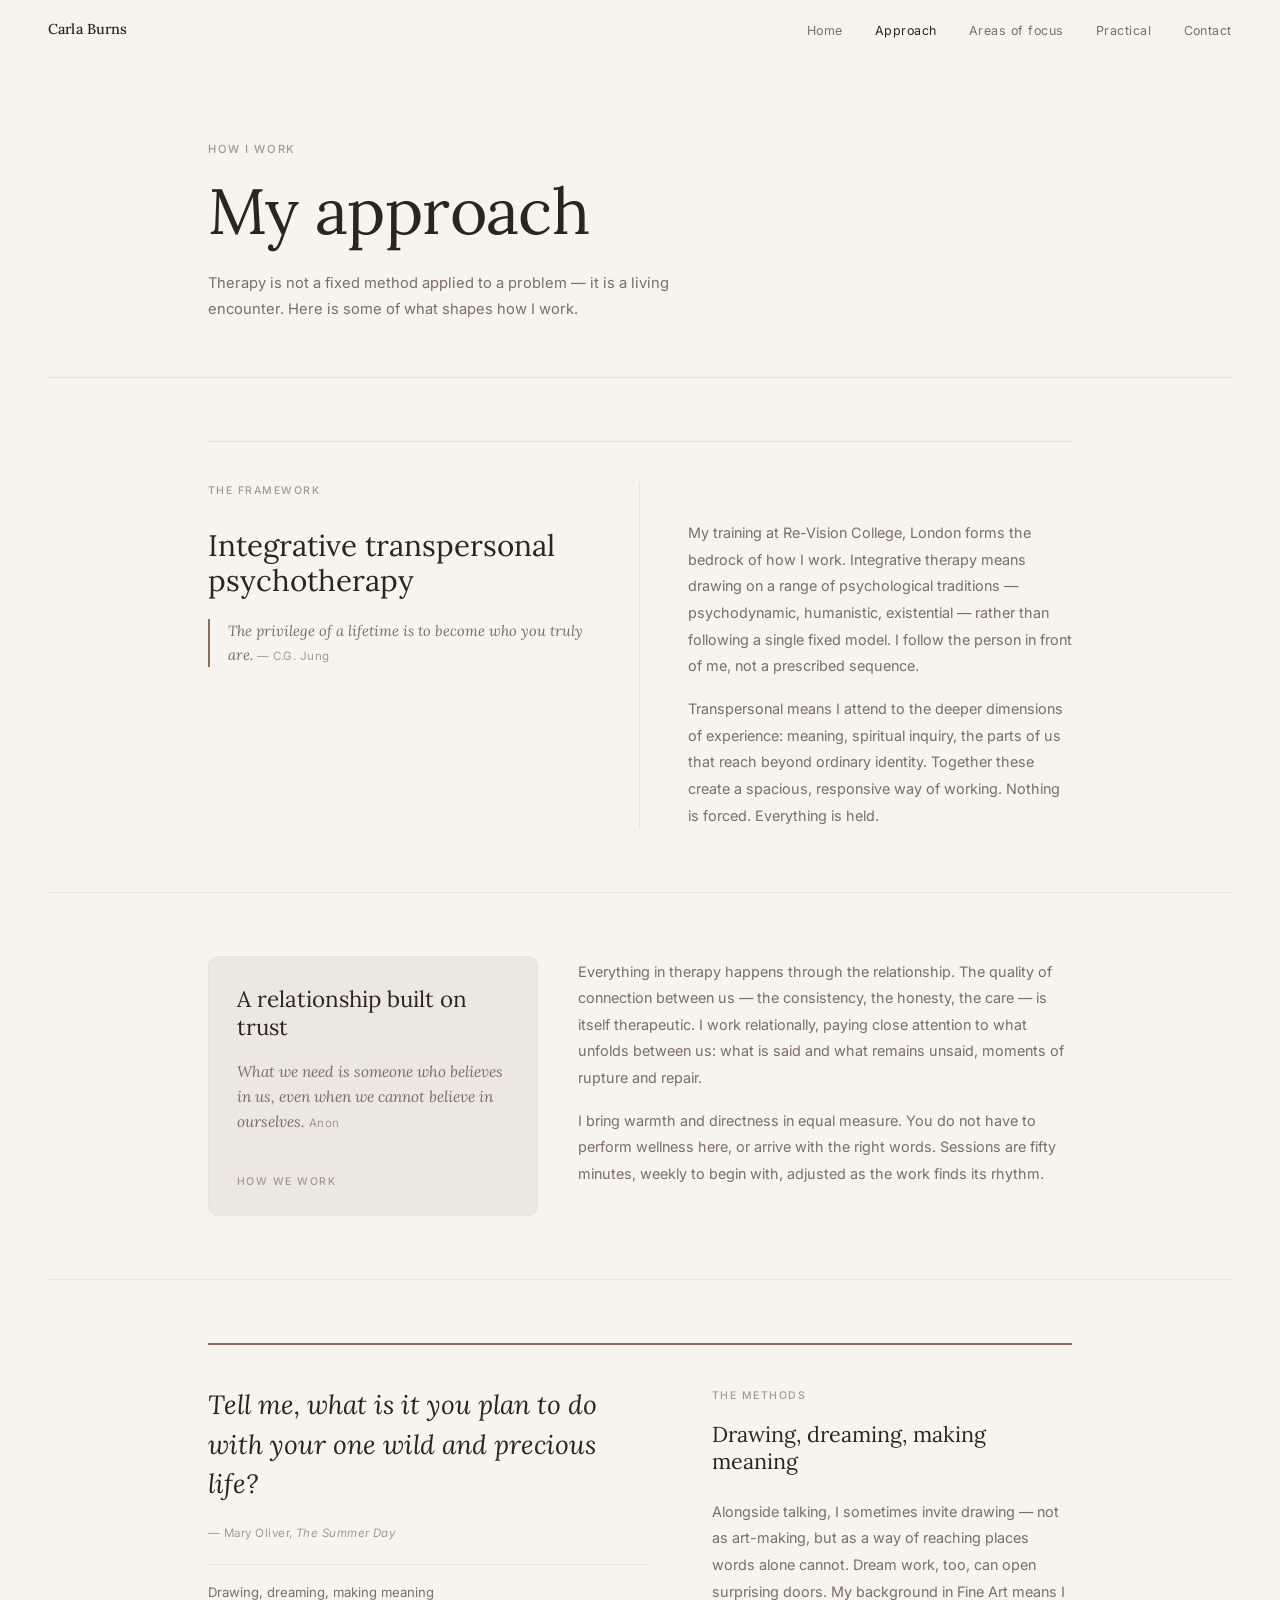
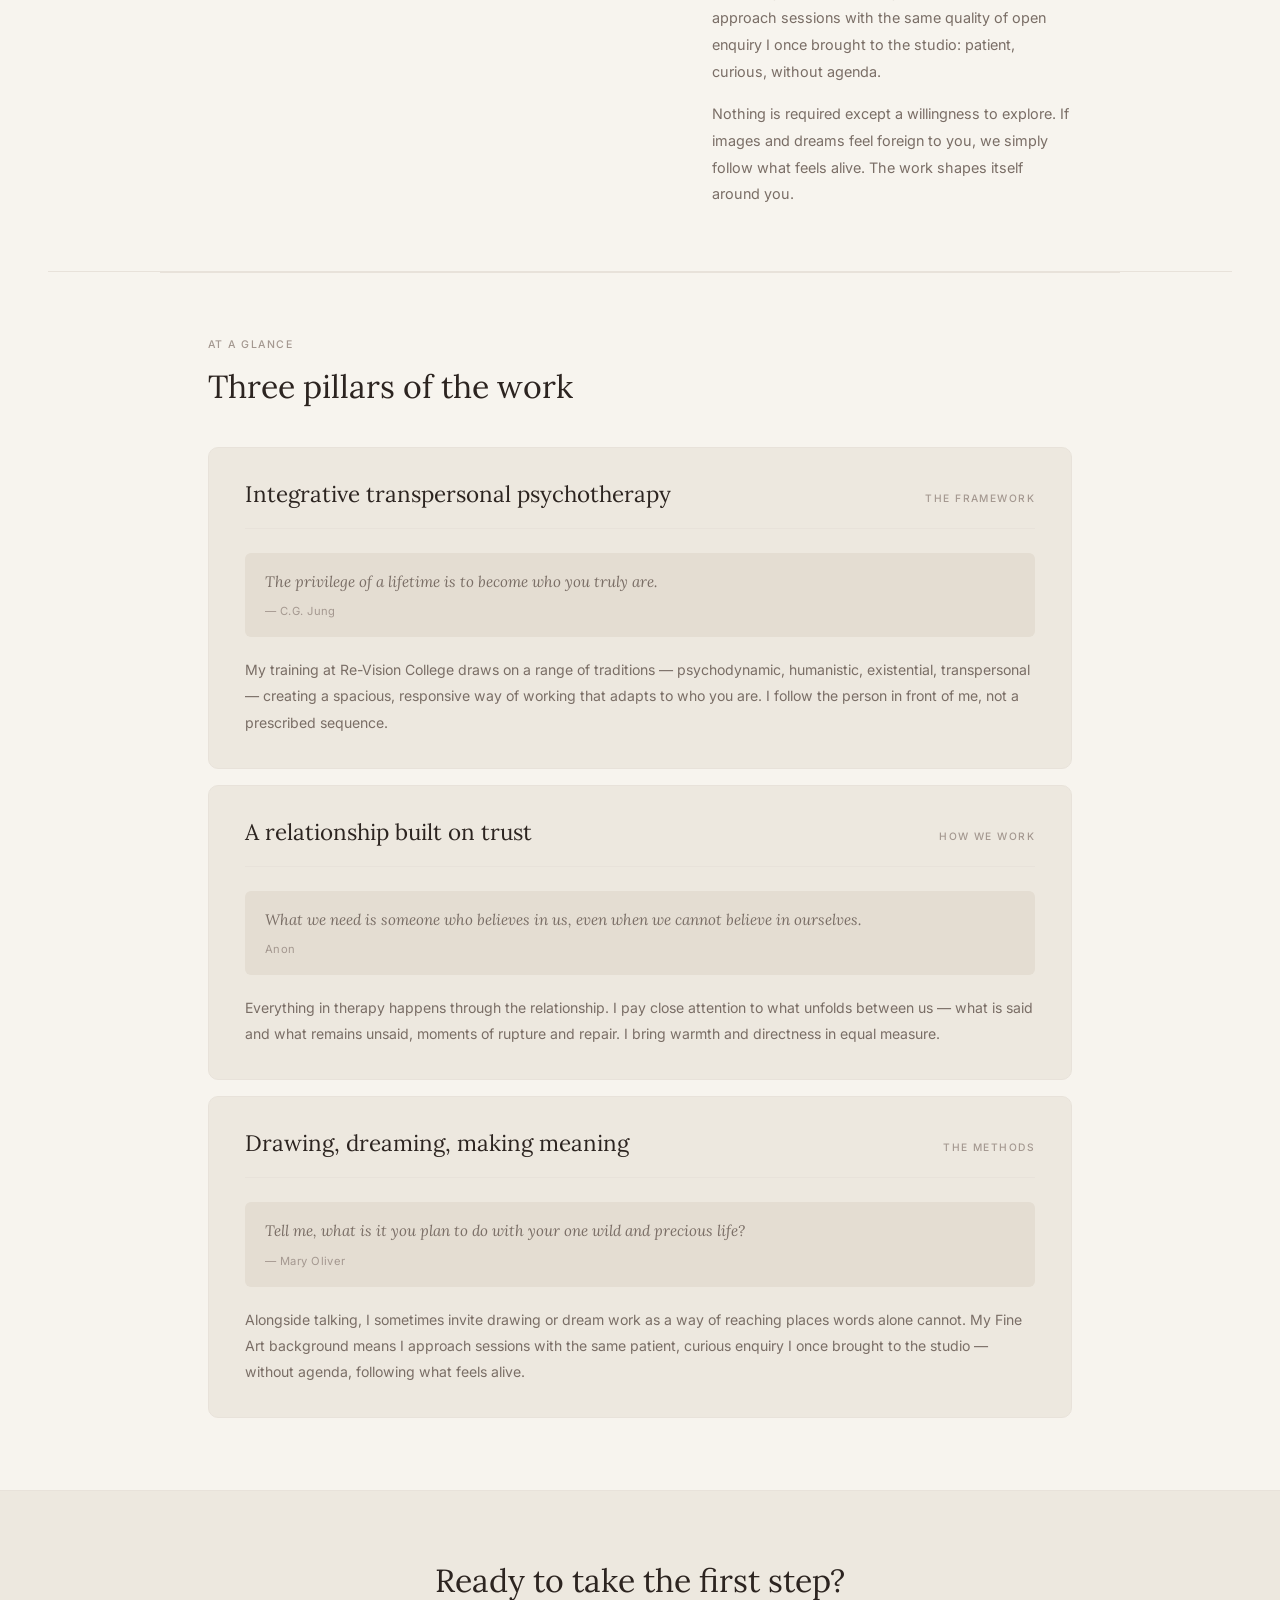
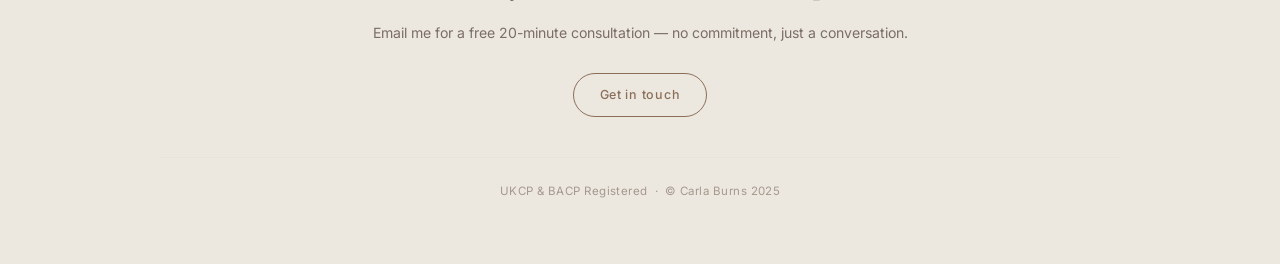
==== approach.html @ 54c2f947 "Initial commit" ====
<!DOCTYPE html>
<html lang="en">
<head>
  <meta charset="UTF-8" />
  <meta name="viewport" content="width=device-width, initial-scale=1.0" />
  <title>My Approach — Carla Burns</title>
  <link rel="preconnect" href="https://fonts.googleapis.com" />
  <link rel="preconnect" href="https://fonts.gstatic.com" crossorigin />
  <link href="https://fonts.googleapis.com/css2?family=Lora:ital,wght@0,400;0,500;0,600;1,400;1,500&family=Inter:wght@300;400;500&display=swap" rel="stylesheet" />
  <style>
    *, *::before, *::after {
      box-sizing: border-box;
      margin: 0;
      padding: 0;
    }

    :root {
      --bg:           #F7F4EE;
      --surface:      #EDE8DF;
      --surface-2:    #E4DDD2;
      --text:         #2C2420;
      --text-muted:   #7A6E66;
      --text-faint:   #A49890;
      --accent:       #8B6E5A;
      --accent-light: rgba(139, 110, 90, 0.12);
      --border:       #D9D1C6;
      --border-light: #E8E2DA;

      --font-serif: 'Lora', Georgia, serif;
      --font-sans:  'Inter', system-ui, sans-serif;

      --nav-h: 60px;
      --max-w: 960px;
      --pad-h: clamp(1.25rem, 5vw, 3rem);
    }

    html { scroll-behavior: smooth; }

    body {
      background: var(--bg);
      color: var(--text);
      font-family: var(--font-sans);
      font-size: 15px;
      line-height: 1.7;
      -webkit-font-smoothing: antialiased;
    }

    a { color: inherit; text-decoration: none; }

    /* ─── NAV ─── */
    .nav {
      position: fixed;
      top: 0; left: 0; right: 0;
      height: var(--nav-h);
      display: flex;
      align-items: center;
      justify-content: space-between;
      padding: 0 var(--pad-h);
      background: rgba(247, 244, 238, 0.92);
      backdrop-filter: blur(16px);
      -webkit-backdrop-filter: blur(16px);
      border-bottom: 1px solid transparent;
      z-index: 100;
      transition: border-color 0.3s;
    }

    .nav.scrolled { border-bottom-color: var(--border-light); }

    .nav-logo {
      font-family: var(--font-serif);
      font-size: 0.9rem;
      font-weight: 500;
      letter-spacing: 0.01em;
      color: var(--text);
    }

    .nav-links {
      display: flex;
      gap: 2rem;
      list-style: none;
    }

    .nav-links a {
      font-size: 0.78rem;
      font-weight: 400;
      letter-spacing: 0.04em;
      color: var(--text-muted);
      transition: color 0.2s;
    }

    .nav-links a:hover,
    .nav-links a.active { color: var(--text); }

    /* ─── PAGE HEADER ─── */
    .page-header {
      padding: calc(var(--nav-h) + 5rem) var(--pad-h) clamp(3rem, 6vh, 4.5rem);
      max-width: var(--max-w);
      margin: 0 auto;
    }

    .page-eyebrow {
      font-size: 0.7rem;
      font-weight: 500;
      letter-spacing: 0.14em;
      text-transform: uppercase;
      color: var(--text-faint);
      margin-bottom: 1.1rem;
      animation: fadeUp 0.5s ease forwards;
      animation-delay: 0.05s;
      opacity: 0;
    }

    .page-title {
      font-family: var(--font-serif);
      font-size: clamp(2.2rem, 6vw, 4rem);
      font-weight: 400;
      line-height: 1.08;
      letter-spacing: -0.01em;
      color: var(--text);
      animation: fadeUp 0.65s ease forwards;
      animation-delay: 0.2s;
      opacity: 0;
    }

    .page-intro {
      margin-top: 1.5rem;
      font-size: 0.92rem;
      color: var(--text-muted);
      max-width: 52ch;
      line-height: 1.8;
      animation: fadeUp 0.65s ease forwards;
      animation-delay: 0.35s;
      opacity: 0;
    }

    /* ─── SECTION DIVIDER ─── */
    .section-divider {
      border: none;
      border-top: 1px solid var(--border-light);
      margin: 0 var(--pad-h);
    }

    /* ─── SHARED BLOCK ELEMENTS ─── */
    .block-eyebrow {
      font-size: 0.66rem;
      font-weight: 500;
      letter-spacing: 0.14em;
      text-transform: uppercase;
      color: var(--text-faint);
    }

    .block-attribution {
      font-size: 0.72rem;
      font-weight: 400;
      letter-spacing: 0.04em;
      color: var(--text-faint);
      font-style: normal;
      font-family: var(--font-sans);
    }

    .block-body {
      font-size: 0.9rem;
      color: var(--text-muted);
      line-height: 1.85;
    }

    .block-body p + p { margin-top: 1rem; }


    /* ══════════════════════════════════════════════
       LAYOUT A — Equal columns, clean vertical rule
       Left: eyebrow → title → blockquote w/ bar
       Right: body description
    ══════════════════════════════════════════════ */
    .approach-block {
      max-width: var(--max-w);
      margin: 0 auto;
      padding: clamp(3rem, 7vh, 5rem) var(--pad-h);
    }

    .layout-a .block-inner {
      display: grid;
      grid-template-columns: 1fr 1fr;
      gap: 0;
      border-top: 1px solid var(--border-light);
      padding-top: 2.5rem;
    }

    .layout-a .block-left {
      border-right: 1px solid var(--border-light);
      padding-right: clamp(1.5rem, 4vw, 3rem);
      display: flex;
      flex-direction: column;
      gap: 1.25rem;
    }

    .layout-a .block-title {
      font-family: var(--font-serif);
      font-size: clamp(1.35rem, 3vw, 1.85rem);
      font-weight: 400;
      line-height: 1.2;
      color: var(--text);
      margin-top: 0.5rem;
    }

    .layout-a .block-quote {
      font-family: var(--font-serif);
      font-style: italic;
      font-size: 0.92rem;
      line-height: 1.65;
      color: var(--text-muted);
      border-left: 2px solid var(--accent);
      padding-left: 1.1rem;
    }

    .layout-a .block-right {
      padding-left: clamp(1.5rem, 4vw, 3rem);
      padding-top: 2.4rem;
    }


    /* ══════════════════════════════════════════════
       LAYOUT B — Asymmetric, tinted card on left
       Left (40%): surface card, eyebrow at foot
       Right (60%): body with breathing room
    ══════════════════════════════════════════════ */
    .layout-b .block-inner {
      display: grid;
      grid-template-columns: 2fr 3fr;
      gap: clamp(1.5rem, 4vw, 2.5rem);
      align-items: start;
    }

    .layout-b .block-left {
      background: var(--surface);
      border: 1px solid var(--border-light);
      border-radius: 10px;
      padding: 1.75rem 1.75rem 1.5rem;
      display: flex;
      flex-direction: column;
      gap: 1.1rem;
    }

    .layout-b .block-title {
      font-family: var(--font-serif);
      font-size: clamp(1.1rem, 2.5vw, 1.4rem);
      font-weight: 400;
      line-height: 1.25;
      color: var(--text);
    }

    .layout-b .block-quote {
      font-family: var(--font-serif);
      font-style: italic;
      font-size: 0.96rem;
      line-height: 1.65;
      color: var(--text-muted);
    }

    .layout-b .block-eyebrow-foot {
      font-size: 0.66rem;
      font-weight: 500;
      letter-spacing: 0.14em;
      text-transform: uppercase;
      color: var(--text-faint);
      padding-top: 1rem;
      border-top: 1px solid var(--border-light);
      margin-top: 0.25rem;
    }

    .layout-b .block-right { padding-top: 0.15rem; }


    /* ══════════════════════════════════════════════
       LAYOUT C — Oversized pull quote as anchor
       Left (55%): quote large, title as footnote
       Right (45%): eyebrow, heading, description
    ══════════════════════════════════════════════ */
    .layout-c .block-inner {
      display: grid;
      grid-template-columns: 11fr 9fr;
      gap: clamp(2rem, 5vw, 4rem);
      border-top: 2px solid var(--accent);
      padding-top: 2.5rem;
      align-items: start;
    }

    .layout-c .block-left {
      display: flex;
      flex-direction: column;
      gap: 1.25rem;
    }

    .layout-c .block-quote-large {
      font-family: var(--font-serif);
      font-style: italic;
      font-size: clamp(1.2rem, 3vw, 1.65rem);
      line-height: 1.5;
      color: var(--text);
      font-weight: 400;
    }

    .layout-c .block-label {
      font-size: 0.82rem;
      font-family: var(--font-sans);
      font-weight: 400;
      color: var(--text-muted);
      border-top: 1px solid var(--border-light);
      padding-top: 1rem;
    }

    .layout-c .block-right { padding-top: 0.1rem; }

    .layout-c .block-right-eyebrow {
      font-size: 0.66rem;
      font-weight: 500;
      letter-spacing: 0.14em;
      text-transform: uppercase;
      color: var(--text-faint);
      margin-bottom: 1rem;
    }

    .layout-c .block-right-title {
      font-family: var(--font-serif);
      font-size: clamp(1.1rem, 2.2vw, 1.35rem);
      font-weight: 400;
      line-height: 1.25;
      color: var(--text);
      margin-bottom: 1.5rem;
    }


    /* ══════════════════════════════════════════════
       LAYOUT D — Stacked cards
       Each card: full width, all 4 elements stacked
       vertically inside. Header — title — quote — body.
    ══════════════════════════════════════════════ */
    .layout-d { padding-bottom: clamp(3.5rem, 8vh, 6rem); }

    .layout-d .section-heading {
      max-width: var(--max-w);
      margin: 0 auto;
      padding: clamp(3rem, 7vh, 5rem) var(--pad-h) 2.5rem;
      border-top: 1px solid var(--border-light);
    }

    .layout-d .section-heading .block-eyebrow { margin-bottom: 0.9rem; }

    .layout-d .section-heading h2 {
      font-family: var(--font-serif);
      font-size: clamp(1.4rem, 3.5vw, 2rem);
      font-weight: 400;
      line-height: 1.2;
      color: var(--text);
    }

    .card-stack {
      max-width: var(--max-w);
      margin: 0 auto;
      padding: 0 var(--pad-h);
      display: flex;
      flex-direction: column;
      gap: 1rem;
    }

    .stack-card {
      background: var(--surface);
      border: 1px solid var(--border-light);
      border-radius: 10px;
      overflow: hidden;
    }

    .stack-card-inner {
      padding: 2rem 2.25rem 2rem;
    }

    .stack-card-header {
      display: flex;
      align-items: baseline;
      justify-content: space-between;
      margin-bottom: 1.5rem;
      padding-bottom: 1.25rem;
      border-bottom: 1px solid var(--border-light);
    }

    .stack-card-title {
      font-family: var(--font-serif);
      font-size: clamp(1.15rem, 2.5vw, 1.4rem);
      font-weight: 400;
      color: var(--text);
      line-height: 1.25;
    }

    .stack-card-eyebrow {
      font-size: 0.64rem;
      font-weight: 500;
      letter-spacing: 0.14em;
      text-transform: uppercase;
      color: var(--text-faint);
      white-space: nowrap;
      margin-left: 1.5rem;
      flex-shrink: 0;
    }

    .stack-card-quote {
      font-family: var(--font-serif);
      font-style: italic;
      font-size: 0.95rem;
      line-height: 1.7;
      color: var(--text-muted);
      margin-bottom: 1.25rem;
      padding: 1rem 1.25rem;
      background: var(--surface-2);
      border-radius: 6px;
    }

    .stack-card-attribution {
      display: block;
      margin-top: 0.5rem;
      font-size: 0.7rem;
      font-style: normal;
      font-family: var(--font-sans);
      color: var(--text-faint);
      letter-spacing: 0.04em;
    }

    .stack-card-body {
      font-size: 0.88rem;
      color: var(--text-muted);
      line-height: 1.85;
    }

    .stack-card-body p + p { margin-top: 0.85rem; }


    /* ─── FOOTER CTA ─── */
    .footer-cta {
      background: var(--surface);
      border-top: 1px solid var(--border-light);
      text-align: center;
      padding: clamp(3rem, 7vh, 5rem) var(--pad-h);
    }

    .footer-cta-inner {
      max-width: var(--max-w);
      margin: 0 auto;
    }

    .footer-title {
      font-family: var(--font-serif);
      font-size: clamp(1.4rem, 3vw, 2rem);
      font-weight: 400;
      color: var(--text);
      margin-bottom: 0.75rem;
    }

    .footer-sub {
      font-size: 0.88rem;
      color: var(--text-muted);
      margin-bottom: 1.75rem;
    }

    .footer-cred {
      margin-top: 2.5rem;
      padding-top: 1.5rem;
      border-top: 1px solid var(--border-light);
      font-size: 0.72rem;
      color: var(--text-faint);
      letter-spacing: 0.04em;
    }

    .cta-btn {
      display: inline-block;
      font-size: 0.78rem;
      font-weight: 500;
      letter-spacing: 0.06em;
      color: var(--accent);
      border: 1px solid var(--accent);
      border-radius: 9999px;
      padding: 0.65rem 1.6rem;
      transition: background 0.2s, color 0.2s;
    }

    .cta-btn:hover { background: var(--accent); color: #fff; }

    /* ─── SCROLL REVEAL ─── */
    .reveal {
      opacity: 0;
      transform: translateY(20px);
      transition: opacity 0.6s ease, transform 0.6s ease;
    }

    .reveal.visible { opacity: 1; transform: translateY(0); }

    @keyframes fadeUp {
      from { opacity: 0; transform: translateY(18px); }
      to   { opacity: 1; transform: translateY(0); }
    }

    @media (prefers-reduced-motion: reduce) {
      .reveal, .page-eyebrow, .page-title, .page-intro {
        animation: none !important;
        opacity: 1 !important;
        transform: none !important;
        transition: none !important;
      }
    }

    /* ─── RESPONSIVE ─── */
    @media (max-width: 680px) {
      .nav-links { display: none; }

      .layout-a .block-inner,
      .layout-b .block-inner,
      .layout-c .block-inner {
        grid-template-columns: 1fr;
      }

      .layout-a .block-left {
        border-right: none;
        border-bottom: 1px solid var(--border-light);
        padding-right: 0;
        padding-bottom: 2rem;
      }

      .layout-a .block-right { padding-left: 0; padding-top: 2rem; }

      .layout-c .block-right-title { display: none; }

      .stack-card-header { flex-direction: column; gap: 0.4rem; }
      .stack-card-eyebrow { margin-left: 0; }
    }
  </style>
</head>

<body>

  <!-- NAV -->
  <nav class="nav" id="nav">
    <a href="index.html" class="nav-logo">Carla Burns</a>
    <ul class="nav-links">
      <li><a href="index.html">Home</a></li>
      <li><a href="approach.html" class="active">Approach</a></li>
      <li><a href="index.html#focus">Areas of focus</a></li>
      <li><a href="index.html#practical">Practical</a></li>
      <li><a href="index.html#contact">Contact</a></li>
    </ul>
  </nav>

  <!-- PAGE HEADER -->
  <header class="page-header">
    <p class="page-eyebrow">How I work</p>
    <h1 class="page-title">My approach</h1>
    <p class="page-intro">Therapy is not a fixed method applied to a problem — it is a living encounter. Here is some of what shapes how I work.</p>
  </header>

  <hr class="section-divider" />


  <!-- ═══════════════════════════════════════════
       LAYOUT A — Equal columns, vertical rule
  ════════════════════════════════════════════ -->
  <section class="approach-block layout-a">
    <div class="block-inner reveal">
      <div class="block-left">
        <p class="block-eyebrow">The framework</p>
        <h2 class="block-title">Integrative transpersonal psychotherapy</h2>
        <blockquote class="block-quote">
          The privilege of a lifetime is to become who you truly are.
          <span class="block-attribution">— C.G. Jung</span>
        </blockquote>
      </div>
      <div class="block-right">
        <div class="block-body">
          <p>My training at Re-Vision College, London forms the bedrock of how I work. Integrative therapy means drawing on a range of psychological traditions — psychodynamic, humanistic, existential — rather than following a single fixed model. I follow the person in front of me, not a prescribed sequence.</p>
          <p>Transpersonal means I attend to the deeper dimensions of experience: meaning, spiritual inquiry, the parts of us that reach beyond ordinary identity. Together these create a spacious, responsive way of working. Nothing is forced. Everything is held.</p>
        </div>
      </div>
    </div>
  </section>

  <hr class="section-divider" />


  <!-- ═══════════════════════════════════════════
       LAYOUT B — Asymmetric, tinted left card
  ════════════════════════════════════════════ -->
  <section class="approach-block layout-b">
    <div class="block-inner reveal">
      <div class="block-left">
        <h2 class="block-title">A relationship built on trust</h2>
        <blockquote class="block-quote">
          What we need is someone who believes in us, even when we cannot believe in ourselves.
          <span class="block-attribution">Anon</span>
        </blockquote>
        <p class="block-eyebrow-foot">How we work</p>
      </div>
      <div class="block-right">
        <div class="block-body">
          <p>Everything in therapy happens through the relationship. The quality of connection between us — the consistency, the honesty, the care — is itself therapeutic. I work relationally, paying close attention to what unfolds between us: what is said and what remains unsaid, moments of rupture and repair.</p>
          <p>I bring warmth and directness in equal measure. You do not have to perform wellness here, or arrive with the right words. Sessions are fifty minutes, weekly to begin with, adjusted as the work finds its rhythm.</p>
        </div>
      </div>
    </div>
  </section>

  <hr class="section-divider" />


  <!-- ═══════════════════════════════════════════
       LAYOUT C — Pull quote as visual anchor
  ════════════════════════════════════════════ -->
  <section class="approach-block layout-c">
    <div class="block-inner reveal">
      <div class="block-left">
        <blockquote class="block-quote-large">
          Tell me, what is it you plan to do
          with your one wild and precious life?
        </blockquote>
        <p class="block-attribution">— Mary Oliver, <em>The Summer Day</em></p>
        <p class="block-label">Drawing, dreaming, making meaning</p>
      </div>
      <div class="block-right">
        <p class="block-right-eyebrow">The methods</p>
        <h2 class="block-right-title">Drawing, dreaming, making meaning</h2>
        <div class="block-body">
          <p>Alongside talking, I sometimes invite drawing — not as art-making, but as a way of reaching places words alone cannot. Dream work, too, can open surprising doors. My background in Fine Art means I approach sessions with the same quality of open enquiry I once brought to the studio: patient, curious, without agenda.</p>
          <p>Nothing is required except a willingness to explore. If images and dreams feel foreign to you, we simply follow what feels alive. The work shapes itself around you.</p>
        </div>
      </div>
    </div>
  </section>

  <hr class="section-divider" />


  <!-- ═══════════════════════════════════════════
       LAYOUT D — Stacked cards
       Each card: header — quote — description
  ════════════════════════════════════════════ -->
  <div class="layout-d">
    <div class="layout-d section-heading reveal">
      <p class="block-eyebrow">At a glance</p>
      <h2>Three pillars of the work</h2>
    </div>

    <div class="card-stack">

      <article class="stack-card reveal">
        <div class="stack-card-inner">
          <div class="stack-card-header">
            <h3 class="stack-card-title">Integrative transpersonal psychotherapy</h3>
            <span class="stack-card-eyebrow">The framework</span>
          </div>
          <blockquote class="stack-card-quote">
            The privilege of a lifetime is to become who you truly are.
            <span class="stack-card-attribution">— C.G. Jung</span>
          </blockquote>
          <div class="stack-card-body">
            <p>My training at Re-Vision College draws on a range of traditions — psychodynamic, humanistic, existential, transpersonal — creating a spacious, responsive way of working that adapts to who you are. I follow the person in front of me, not a prescribed sequence.</p>
          </div>
        </div>
      </article>

      <article class="stack-card reveal">
        <div class="stack-card-inner">
          <div class="stack-card-header">
            <h3 class="stack-card-title">A relationship built on trust</h3>
            <span class="stack-card-eyebrow">How we work</span>
          </div>
          <blockquote class="stack-card-quote">
            What we need is someone who believes in us, even when we cannot believe in ourselves.
            <span class="stack-card-attribution">Anon</span>
          </blockquote>
          <div class="stack-card-body">
            <p>Everything in therapy happens through the relationship. I pay close attention to what unfolds between us — what is said and what remains unsaid, moments of rupture and repair. I bring warmth and directness in equal measure.</p>
          </div>
        </div>
      </article>

      <article class="stack-card reveal">
        <div class="stack-card-inner">
          <div class="stack-card-header">
            <h3 class="stack-card-title">Drawing, dreaming, making meaning</h3>
            <span class="stack-card-eyebrow">The methods</span>
          </div>
          <blockquote class="stack-card-quote">
            Tell me, what is it you plan to do with your one wild and precious life?
            <span class="stack-card-attribution">— Mary Oliver</span>
          </blockquote>
          <div class="stack-card-body">
            <p>Alongside talking, I sometimes invite drawing or dream work as a way of reaching places words alone cannot. My Fine Art background means I approach sessions with the same patient, curious enquiry I once brought to the studio — without agenda, following what feels alive.</p>
          </div>
        </div>
      </article>

    </div>
  </div>


  <!-- FOOTER CTA -->
  <footer class="footer-cta" id="contact">
    <div class="footer-cta-inner">
      <h2 class="footer-title reveal">Ready to take the first step?</h2>
      <p class="footer-sub reveal">Email me for a free 20-minute consultation — no commitment, just a conversation.</p>
      <a href="mailto:burnscarla@gmail.com" class="cta-btn reveal">Get in touch</a>
      <p class="footer-cred reveal">UKCP &amp; BACP Registered &nbsp;·&nbsp; © Carla Burns 2025</p>
    </div>
  </footer>

  <script>
    const nav = document.getElementById('nav');
    window.addEventListener('scroll', () => {
      nav.classList.toggle('scrolled', window.scrollY > 10);
    }, { passive: true });

    const observer = new IntersectionObserver((entries) => {
      entries.forEach(entry => {
        if (entry.isIntersecting) {
          entry.target.classList.add('visible');
          observer.unobserve(entry.target);
        }
      });
    }, { threshold: 0.06, rootMargin: '0px 0px -40px 0px' });

    document.querySelectorAll('.reveal').forEach(el => observer.observe(el));
  </script>
</body>
</html>
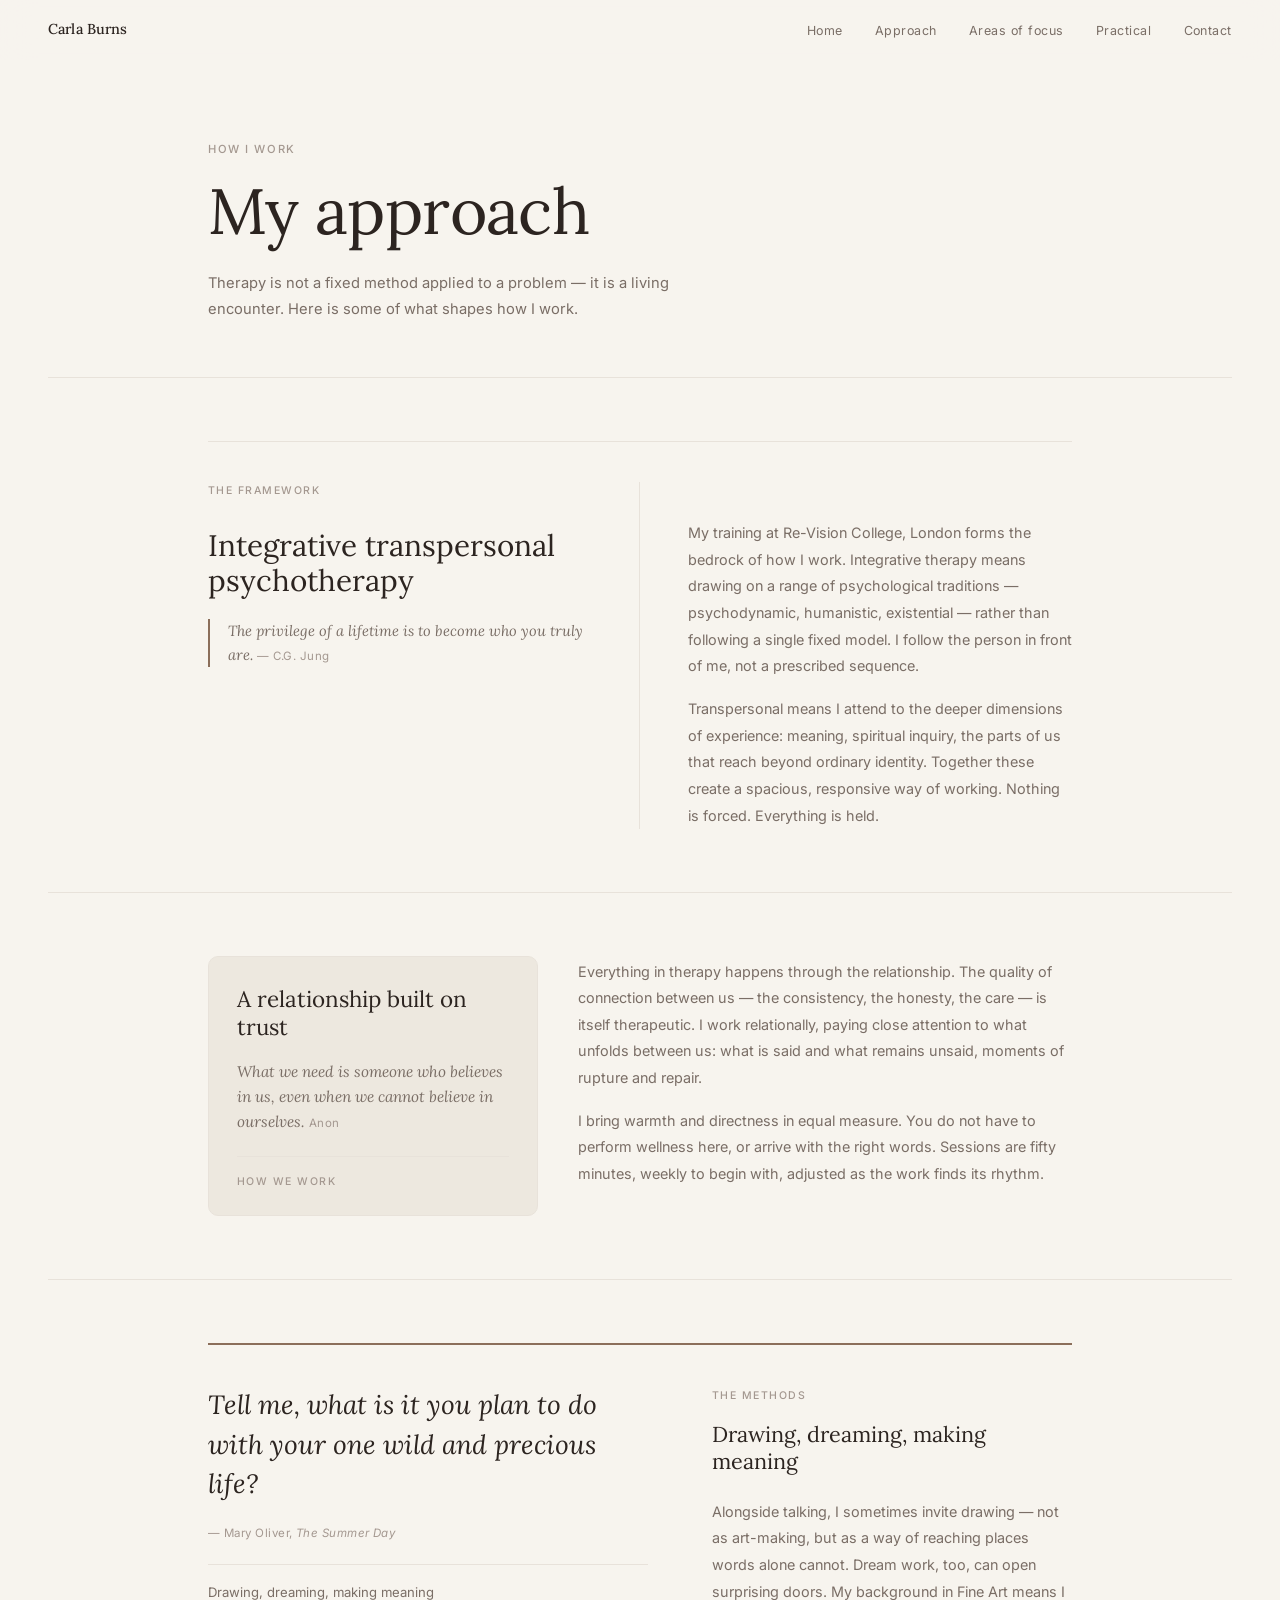
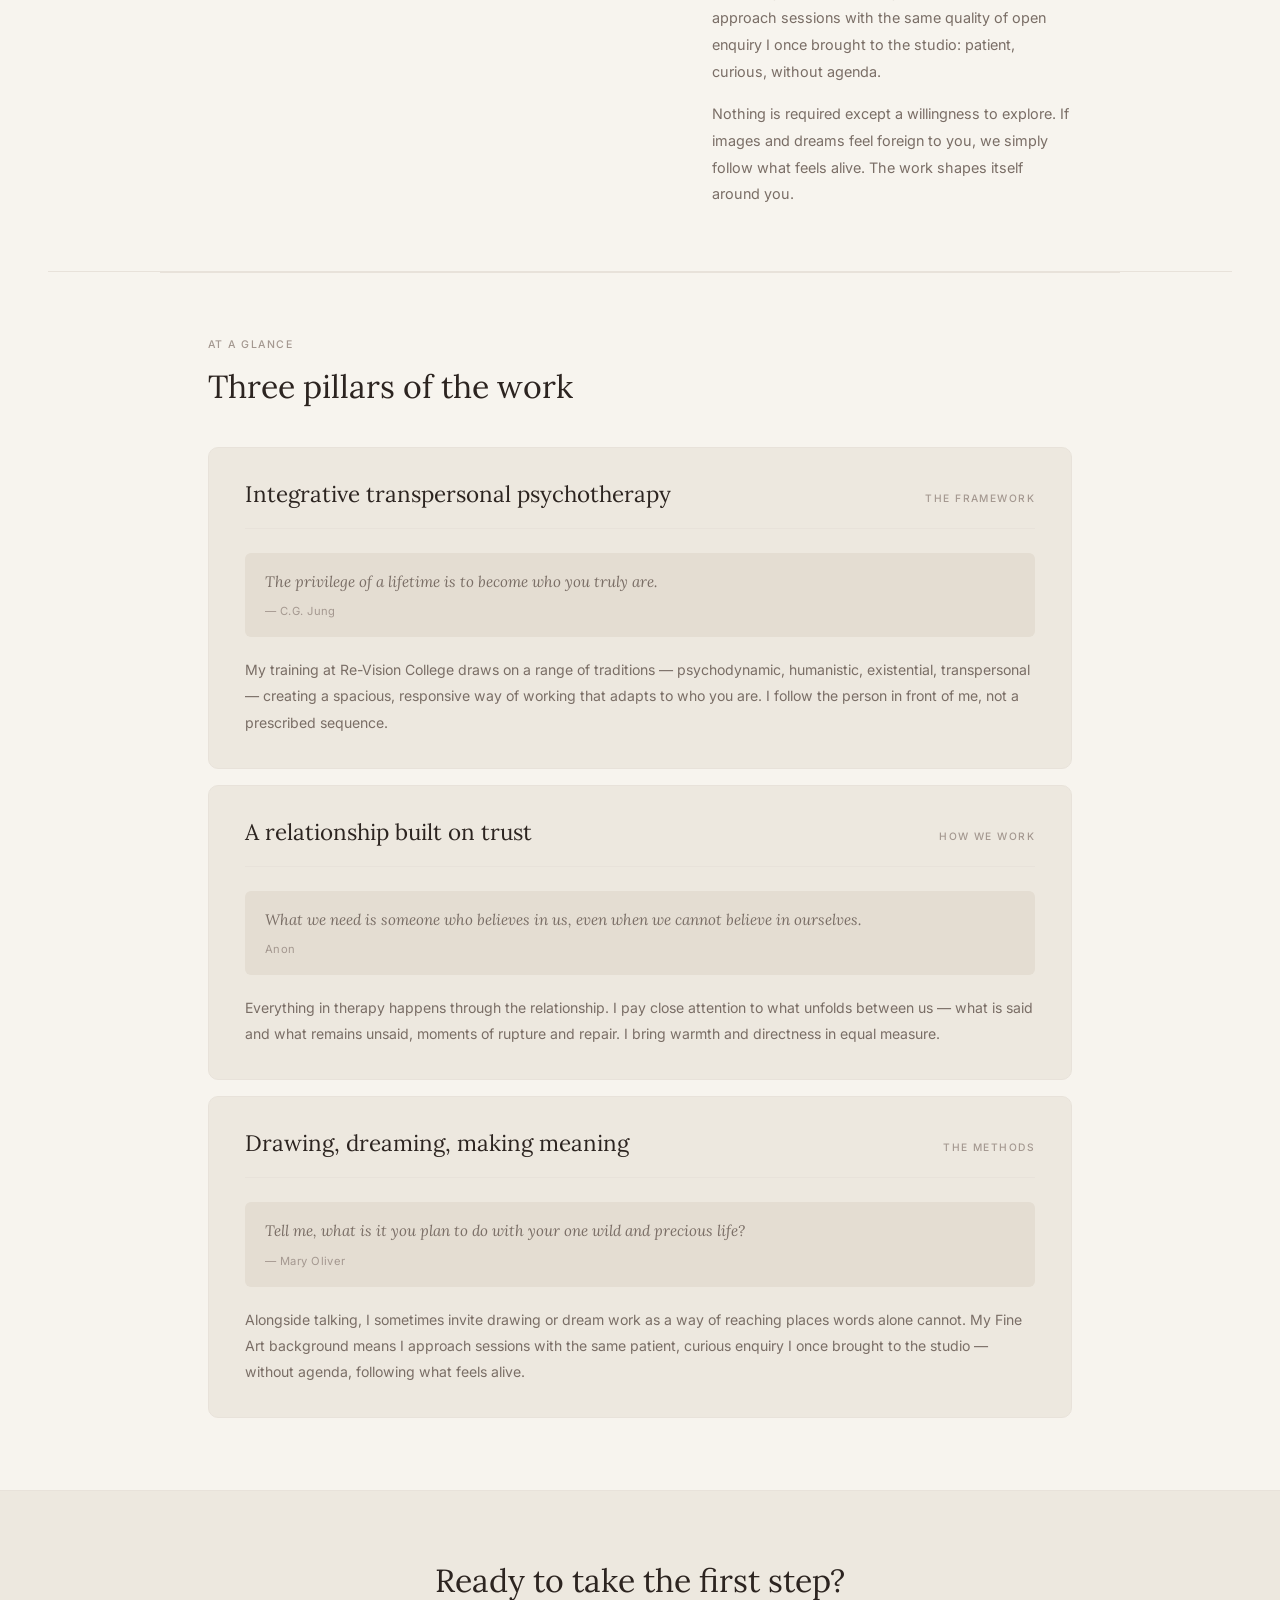
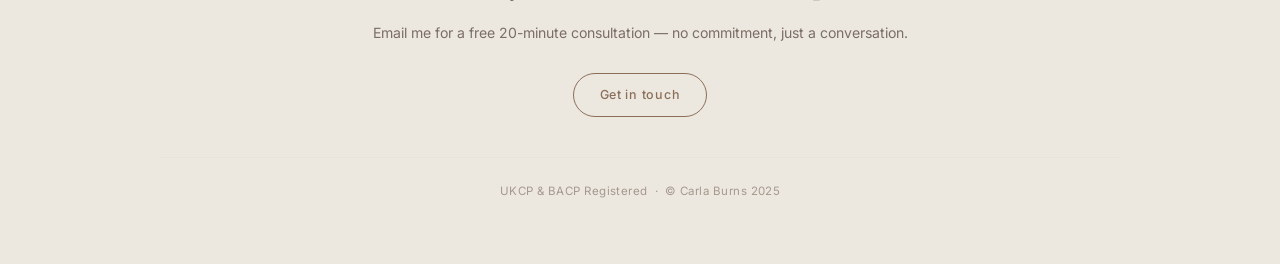
==== commit 037b69c0: "organized css and js" ====
--- a/approach.html
+++ b/approach.html
@@ -7,533 +7,10 @@
   <link rel="preconnect" href="https://fonts.googleapis.com" />
   <link rel="preconnect" href="https://fonts.gstatic.com" crossorigin />
   <link href="https://fonts.googleapis.com/css2?family=Lora:ital,wght@0,400;0,500;0,600;1,400;1,500&family=Inter:wght@300;400;500&display=swap" rel="stylesheet" />
-  <style>
-    *, *::before, *::after {
-      box-sizing: border-box;
-      margin: 0;
-      padding: 0;
-    }
-
-    :root {
-      --bg:           #F7F4EE;
-      --surface:      #EDE8DF;
-      --surface-2:    #E4DDD2;
-      --text:         #2C2420;
-      --text-muted:   #7A6E66;
-      --text-faint:   #A49890;
-      --accent:       #8B6E5A;
-      --accent-light: rgba(139, 110, 90, 0.12);
-      --border:       #D9D1C6;
-      --border-light: #E8E2DA;
-
-      --font-serif: 'Lora', Georgia, serif;
-      --font-sans:  'Inter', system-ui, sans-serif;
-
-      --nav-h: 60px;
-      --max-w: 960px;
-      --pad-h: clamp(1.25rem, 5vw, 3rem);
-    }
-
-    html { scroll-behavior: smooth; }
-
-    body {
-      background: var(--bg);
-      color: var(--text);
-      font-family: var(--font-sans);
-      font-size: 15px;
-      line-height: 1.7;
-      -webkit-font-smoothing: antialiased;
-    }
-
-    a { color: inherit; text-decoration: none; }
-
-    /* ─── NAV ─── */
-    .nav {
-      position: fixed;
-      top: 0; left: 0; right: 0;
-      height: var(--nav-h);
-      display: flex;
-      align-items: center;
-      justify-content: space-between;
-      padding: 0 var(--pad-h);
-      background: rgba(247, 244, 238, 0.92);
-      backdrop-filter: blur(16px);
-      -webkit-backdrop-filter: blur(16px);
-      border-bottom: 1px solid transparent;
-      z-index: 100;
-      transition: border-color 0.3s;
-    }
-
-    .nav.scrolled { border-bottom-color: var(--border-light); }
-
-    .nav-logo {
-      font-family: var(--font-serif);
-      font-size: 0.9rem;
-      font-weight: 500;
-      letter-spacing: 0.01em;
-      color: var(--text);
-    }
-
-    .nav-links {
-      display: flex;
-      gap: 2rem;
-      list-style: none;
-    }
-
-    .nav-links a {
-      font-size: 0.78rem;
-      font-weight: 400;
-      letter-spacing: 0.04em;
-      color: var(--text-muted);
-      transition: color 0.2s;
-    }
-
-    .nav-links a:hover,
-    .nav-links a.active { color: var(--text); }
-
-    /* ─── PAGE HEADER ─── */
-    .page-header {
-      padding: calc(var(--nav-h) + 5rem) var(--pad-h) clamp(3rem, 6vh, 4.5rem);
-      max-width: var(--max-w);
-      margin: 0 auto;
-    }
-
-    .page-eyebrow {
-      font-size: 0.7rem;
-      font-weight: 500;
-      letter-spacing: 0.14em;
-      text-transform: uppercase;
-      color: var(--text-faint);
-      margin-bottom: 1.1rem;
-      animation: fadeUp 0.5s ease forwards;
-      animation-delay: 0.05s;
-      opacity: 0;
-    }
-
-    .page-title {
-      font-family: var(--font-serif);
-      font-size: clamp(2.2rem, 6vw, 4rem);
-      font-weight: 400;
-      line-height: 1.08;
-      letter-spacing: -0.01em;
-      color: var(--text);
-      animation: fadeUp 0.65s ease forwards;
-      animation-delay: 0.2s;
-      opacity: 0;
-    }
-
-    .page-intro {
-      margin-top: 1.5rem;
-      font-size: 0.92rem;
-      color: var(--text-muted);
-      max-width: 52ch;
-      line-height: 1.8;
-      animation: fadeUp 0.65s ease forwards;
-      animation-delay: 0.35s;
-      opacity: 0;
-    }
-
-    /* ─── SECTION DIVIDER ─── */
-    .section-divider {
-      border: none;
-      border-top: 1px solid var(--border-light);
-      margin: 0 var(--pad-h);
-    }
-
-    /* ─── SHARED BLOCK ELEMENTS ─── */
-    .block-eyebrow {
-      font-size: 0.66rem;
-      font-weight: 500;
-      letter-spacing: 0.14em;
-      text-transform: uppercase;
-      color: var(--text-faint);
-    }
-
-    .block-attribution {
-      font-size: 0.72rem;
-      font-weight: 400;
-      letter-spacing: 0.04em;
-      color: var(--text-faint);
-      font-style: normal;
-      font-family: var(--font-sans);
-    }
-
-    .block-body {
-      font-size: 0.9rem;
-      color: var(--text-muted);
-      line-height: 1.85;
-    }
-
-    .block-body p + p { margin-top: 1rem; }
-
-
-    /* ══════════════════════════════════════════════
-       LAYOUT A — Equal columns, clean vertical rule
-       Left: eyebrow → title → blockquote w/ bar
-       Right: body description
-    ══════════════════════════════════════════════ */
-    .approach-block {
-      max-width: var(--max-w);
-      margin: 0 auto;
-      padding: clamp(3rem, 7vh, 5rem) var(--pad-h);
-    }
-
-    .layout-a .block-inner {
-      display: grid;
-      grid-template-columns: 1fr 1fr;
-      gap: 0;
-      border-top: 1px solid var(--border-light);
-      padding-top: 2.5rem;
-    }
-
-    .layout-a .block-left {
-      border-right: 1px solid var(--border-light);
-      padding-right: clamp(1.5rem, 4vw, 3rem);
-      display: flex;
-      flex-direction: column;
-      gap: 1.25rem;
-    }
-
-    .layout-a .block-title {
-      font-family: var(--font-serif);
-      font-size: clamp(1.35rem, 3vw, 1.85rem);
-      font-weight: 400;
-      line-height: 1.2;
-      color: var(--text);
-      margin-top: 0.5rem;
-    }
-
-    .layout-a .block-quote {
-      font-family: var(--font-serif);
-      font-style: italic;
-      font-size: 0.92rem;
-      line-height: 1.65;
-      color: var(--text-muted);
-      border-left: 2px solid var(--accent);
-      padding-left: 1.1rem;
-    }
-
-    .layout-a .block-right {
-      padding-left: clamp(1.5rem, 4vw, 3rem);
-      padding-top: 2.4rem;
-    }
-
-
-    /* ══════════════════════════════════════════════
-       LAYOUT B — Asymmetric, tinted card on left
-       Left (40%): surface card, eyebrow at foot
-       Right (60%): body with breathing room
-    ══════════════════════════════════════════════ */
-    .layout-b .block-inner {
-      display: grid;
-      grid-template-columns: 2fr 3fr;
-      gap: clamp(1.5rem, 4vw, 2.5rem);
-      align-items: start;
-    }
-
-    .layout-b .block-left {
-      background: var(--surface);
-      border: 1px solid var(--border-light);
-      border-radius: 10px;
-      padding: 1.75rem 1.75rem 1.5rem;
-      display: flex;
-      flex-direction: column;
-      gap: 1.1rem;
-    }
-
-    .layout-b .block-title {
-      font-family: var(--font-serif);
-      font-size: clamp(1.1rem, 2.5vw, 1.4rem);
-      font-weight: 400;
-      line-height: 1.25;
-      color: var(--text);
-    }
-
-    .layout-b .block-quote {
-      font-family: var(--font-serif);
-      font-style: italic;
-      font-size: 0.96rem;
-      line-height: 1.65;
-      color: var(--text-muted);
-    }
-
-    .layout-b .block-eyebrow-foot {
-      font-size: 0.66rem;
-      font-weight: 500;
-      letter-spacing: 0.14em;
-      text-transform: uppercase;
-      color: var(--text-faint);
-      padding-top: 1rem;
-      border-top: 1px solid var(--border-light);
-      margin-top: 0.25rem;
-    }
-
-    .layout-b .block-right { padding-top: 0.15rem; }
-
-
-    /* ══════════════════════════════════════════════
-       LAYOUT C — Oversized pull quote as anchor
-       Left (55%): quote large, title as footnote
-       Right (45%): eyebrow, heading, description
-    ══════════════════════════════════════════════ */
-    .layout-c .block-inner {
-      display: grid;
-      grid-template-columns: 11fr 9fr;
-      gap: clamp(2rem, 5vw, 4rem);
-      border-top: 2px solid var(--accent);
-      padding-top: 2.5rem;
-      align-items: start;
-    }
-
-    .layout-c .block-left {
-      display: flex;
-      flex-direction: column;
-      gap: 1.25rem;
-    }
-
-    .layout-c .block-quote-large {
-      font-family: var(--font-serif);
-      font-style: italic;
-      font-size: clamp(1.2rem, 3vw, 1.65rem);
-      line-height: 1.5;
-      color: var(--text);
-      font-weight: 400;
-    }
-
-    .layout-c .block-label {
-      font-size: 0.82rem;
-      font-family: var(--font-sans);
-      font-weight: 400;
-      color: var(--text-muted);
-      border-top: 1px solid var(--border-light);
-      padding-top: 1rem;
-    }
-
-    .layout-c .block-right { padding-top: 0.1rem; }
-
-    .layout-c .block-right-eyebrow {
-      font-size: 0.66rem;
-      font-weight: 500;
-      letter-spacing: 0.14em;
-      text-transform: uppercase;
-      color: var(--text-faint);
-      margin-bottom: 1rem;
-    }
-
-    .layout-c .block-right-title {
-      font-family: var(--font-serif);
-      font-size: clamp(1.1rem, 2.2vw, 1.35rem);
-      font-weight: 400;
-      line-height: 1.25;
-      color: var(--text);
-      margin-bottom: 1.5rem;
-    }
-
-
-    /* ══════════════════════════════════════════════
-       LAYOUT D — Stacked cards
-       Each card: full width, all 4 elements stacked
-       vertically inside. Header — title — quote — body.
-    ══════════════════════════════════════════════ */
-    .layout-d { padding-bottom: clamp(3.5rem, 8vh, 6rem); }
-
-    .layout-d .section-heading {
-      max-width: var(--max-w);
-      margin: 0 auto;
-      padding: clamp(3rem, 7vh, 5rem) var(--pad-h) 2.5rem;
-      border-top: 1px solid var(--border-light);
-    }
-
-    .layout-d .section-heading .block-eyebrow { margin-bottom: 0.9rem; }
-
-    .layout-d .section-heading h2 {
-      font-family: var(--font-serif);
-      font-size: clamp(1.4rem, 3.5vw, 2rem);
-      font-weight: 400;
-      line-height: 1.2;
-      color: var(--text);
-    }
-
-    .card-stack {
-      max-width: var(--max-w);
-      margin: 0 auto;
-      padding: 0 var(--pad-h);
-      display: flex;
-      flex-direction: column;
-      gap: 1rem;
-    }
-
-    .stack-card {
-      background: var(--surface);
-      border: 1px solid var(--border-light);
-      border-radius: 10px;
-      overflow: hidden;
-    }
-
-    .stack-card-inner {
-      padding: 2rem 2.25rem 2rem;
-    }
-
-    .stack-card-header {
-      display: flex;
-      align-items: baseline;
-      justify-content: space-between;
-      margin-bottom: 1.5rem;
-      padding-bottom: 1.25rem;
-      border-bottom: 1px solid var(--border-light);
-    }
-
-    .stack-card-title {
-      font-family: var(--font-serif);
-      font-size: clamp(1.15rem, 2.5vw, 1.4rem);
-      font-weight: 400;
-      color: var(--text);
-      line-height: 1.25;
-    }
-
-    .stack-card-eyebrow {
-      font-size: 0.64rem;
-      font-weight: 500;
-      letter-spacing: 0.14em;
-      text-transform: uppercase;
-      color: var(--text-faint);
-      white-space: nowrap;
-      margin-left: 1.5rem;
-      flex-shrink: 0;
-    }
-
-    .stack-card-quote {
-      font-family: var(--font-serif);
-      font-style: italic;
-      font-size: 0.95rem;
-      line-height: 1.7;
-      color: var(--text-muted);
-      margin-bottom: 1.25rem;
-      padding: 1rem 1.25rem;
-      background: var(--surface-2);
-      border-radius: 6px;
-    }
-
-    .stack-card-attribution {
-      display: block;
-      margin-top: 0.5rem;
-      font-size: 0.7rem;
-      font-style: normal;
-      font-family: var(--font-sans);
-      color: var(--text-faint);
-      letter-spacing: 0.04em;
-    }
-
-    .stack-card-body {
-      font-size: 0.88rem;
-      color: var(--text-muted);
-      line-height: 1.85;
-    }
-
-    .stack-card-body p + p { margin-top: 0.85rem; }
-
-
-    /* ─── FOOTER CTA ─── */
-    .footer-cta {
-      background: var(--surface);
-      border-top: 1px solid var(--border-light);
-      text-align: center;
-      padding: clamp(3rem, 7vh, 5rem) var(--pad-h);
-    }
-
-    .footer-cta-inner {
-      max-width: var(--max-w);
-      margin: 0 auto;
-    }
-
-    .footer-title {
-      font-family: var(--font-serif);
-      font-size: clamp(1.4rem, 3vw, 2rem);
-      font-weight: 400;
-      color: var(--text);
-      margin-bottom: 0.75rem;
-    }
-
-    .footer-sub {
-      font-size: 0.88rem;
-      color: var(--text-muted);
-      margin-bottom: 1.75rem;
-    }
-
-    .footer-cred {
-      margin-top: 2.5rem;
-      padding-top: 1.5rem;
-      border-top: 1px solid var(--border-light);
-      font-size: 0.72rem;
-      color: var(--text-faint);
-      letter-spacing: 0.04em;
-    }
-
-    .cta-btn {
-      display: inline-block;
-      font-size: 0.78rem;
-      font-weight: 500;
-      letter-spacing: 0.06em;
-      color: var(--accent);
-      border: 1px solid var(--accent);
-      border-radius: 9999px;
-      padding: 0.65rem 1.6rem;
-      transition: background 0.2s, color 0.2s;
-    }
-
-    .cta-btn:hover { background: var(--accent); color: #fff; }
-
-    /* ─── SCROLL REVEAL ─── */
-    .reveal {
-      opacity: 0;
-      transform: translateY(20px);
-      transition: opacity 0.6s ease, transform 0.6s ease;
-    }
-
-    .reveal.visible { opacity: 1; transform: translateY(0); }
-
-    @keyframes fadeUp {
-      from { opacity: 0; transform: translateY(18px); }
-      to   { opacity: 1; transform: translateY(0); }
-    }
-
-    @media (prefers-reduced-motion: reduce) {
-      .reveal, .page-eyebrow, .page-title, .page-intro {
-        animation: none !important;
-        opacity: 1 !important;
-        transform: none !important;
-        transition: none !important;
-      }
-    }
-
-    /* ─── RESPONSIVE ─── */
-    @media (max-width: 680px) {
-      .nav-links { display: none; }
-
-      .layout-a .block-inner,
-      .layout-b .block-inner,
-      .layout-c .block-inner {
-        grid-template-columns: 1fr;
-      }
-
-      .layout-a .block-left {
-        border-right: none;
-        border-bottom: 1px solid var(--border-light);
-        padding-right: 0;
-        padding-bottom: 2rem;
-      }
-
-      .layout-a .block-right { padding-left: 0; padding-top: 2rem; }
-
-      .layout-c .block-right-title { display: none; }
-
-      .stack-card-header { flex-direction: column; gap: 0.4rem; }
-      .stack-card-eyebrow { margin-left: 0; }
-    }
-  </style>
+  <link rel="stylesheet" href="styles.css" />
 </head>
 
-<body>
+<body class="approach-page">
 
   <!-- NAV -->
   <nav class="nav" id="nav">
@@ -708,22 +185,6 @@
     </div>
   </footer>
 
-  <script>
-    const nav = document.getElementById('nav');
-    window.addEventListener('scroll', () => {
-      nav.classList.toggle('scrolled', window.scrollY > 10);
-    }, { passive: true });
-
-    const observer = new IntersectionObserver((entries) => {
-      entries.forEach(entry => {
-        if (entry.isIntersecting) {
-          entry.target.classList.add('visible');
-          observer.unobserve(entry.target);
-        }
-      });
-    }, { threshold: 0.06, rootMargin: '0px 0px -40px 0px' });
-
-    document.querySelectorAll('.reveal').forEach(el => observer.observe(el));
-  </script>
+  <script src="script.js"></script>
 </body>
 </html>
--- a/styles.css
+++ b/styles.css
@@ -0,0 +1,897 @@
+*, *::before, *::after {
+  box-sizing: border-box;
+  margin: 0;
+  padding: 0;
+}
+
+:root {
+  --bg:           #F7F4EE;
+  --surface:      #EDE8DF;
+  --surface-2:    #E4DDD2;
+  --text:         #2C2420;
+  --text-muted:   #7A6E66;
+  --text-faint:   #A49890;
+  --accent:       #8B6E5A;
+  --accent-light: rgba(139, 110, 90, 0.12);
+  --border:       #D9D1C6;
+  --border-light: #E8E2DA;
+
+  --font-serif: 'Lora', Georgia, serif;
+  --font-sans:  'Inter', system-ui, sans-serif;
+
+  --nav-h: 60px;
+  --max-w: 800px;
+  --pad-h: clamp(1.25rem, 5vw, 3rem);
+}
+
+body.approach-page { --max-w: 960px; }
+
+html { scroll-behavior: smooth; }
+
+body {
+  background: var(--bg);
+  color: var(--text);
+  font-family: var(--font-sans);
+  font-size: 15px;
+  line-height: 1.7;
+  -webkit-font-smoothing: antialiased;
+}
+
+a { color: inherit; text-decoration: none; }
+img { display: block; max-width: 100%; }
+
+/* ─── NAV ─── */
+.nav {
+  position: fixed;
+  top: 0; left: 0; right: 0;
+  height: var(--nav-h);
+  display: flex;
+  align-items: center;
+  justify-content: space-between;
+  padding: 0 var(--pad-h);
+  background: rgba(247, 244, 238, 0.92);
+  backdrop-filter: blur(16px);
+  -webkit-backdrop-filter: blur(16px);
+  border-bottom: 1px solid transparent;
+  z-index: 100;
+  transition: border-color 0.3s;
+}
+
+.nav.scrolled { border-bottom-color: var(--border-light); }
+
+.nav-logo {
+  font-family: var(--font-serif);
+  font-size: 0.9rem;
+  font-weight: 500;
+  letter-spacing: 0.01em;
+  color: var(--text);
+}
+
+.nav-links {
+  display: flex;
+  gap: 2rem;
+  list-style: none;
+}
+
+.nav-links a {
+  font-size: 0.78rem;
+  font-weight: 400;
+  letter-spacing: 0.04em;
+  color: var(--text-muted);
+  transition: color 0.2s;
+}
+
+.nav-links a:hover,
+.nav-links a.active { color: var(--text); }
+
+/* ─── HERO ─── */
+.hero {
+  min-height: 100svh;
+  display: flex;
+  flex-direction: column;
+  justify-content: flex-end;
+  padding: calc(var(--nav-h) + 3rem) var(--pad-h) clamp(3rem, 8vh, 5rem);
+  max-width: var(--max-w);
+  margin: 0 auto;
+}
+
+.hero-location {
+  font-size: 0.72rem;
+  font-weight: 400;
+  letter-spacing: 0.12em;
+  text-transform: uppercase;
+  color: var(--text-faint);
+  margin-bottom: 1.5rem;
+  animation: fadeUp 0.5s ease forwards;
+  animation-delay: 0.05s;
+  opacity: 0;
+}
+
+.hero-name {
+  font-family: var(--font-serif);
+  font-size: clamp(2.4rem, 7vw, 4.5rem);
+  font-weight: 400;
+  line-height: 1.05;
+  letter-spacing: -0.01em;
+  color: var(--text);
+  margin-bottom: 0.5rem;
+  animation: fadeUp 0.65s ease forwards;
+  animation-delay: 0.15s;
+  opacity: 0;
+}
+
+.hero-sub {
+  font-size: 0.85rem;
+  color: var(--text-faint);
+  margin-bottom: 2.5rem;
+  animation: fadeUp 0.65s ease forwards;
+  animation-delay: 0.3s;
+  opacity: 0;
+}
+
+.hero-quote {
+  font-family: var(--font-serif);
+  font-size: clamp(1rem, 2.2vw, 1.2rem);
+  font-style: italic;
+  font-weight: 400;
+  line-height: 1.65;
+  color: var(--text);
+  max-width: 46ch;
+  border-left: 2px solid var(--accent);
+  padding-left: 1.25rem;
+  margin-bottom: 2.5rem;
+  animation: fadeUp 0.65s ease forwards;
+  animation-delay: 0.45s;
+  opacity: 0;
+}
+
+.hero-cta {
+  display: inline-block;
+  font-size: 0.78rem;
+  font-weight: 500;
+  letter-spacing: 0.06em;
+  color: var(--accent);
+  border: 1px solid var(--accent);
+  border-radius: 9999px;
+  padding: 0.65rem 1.6rem;
+  transition: background 0.2s, color 0.2s;
+  animation: fadeUp 0.65s ease forwards;
+  animation-delay: 0.6s;
+  opacity: 0;
+}
+
+.hero-cta:hover {
+  background: var(--accent);
+  color: #fff;
+}
+
+/* ─── PAGE HEADER (approach.html) ─── */
+.page-header {
+  padding: calc(var(--nav-h) + 5rem) var(--pad-h) clamp(3rem, 6vh, 4.5rem);
+  max-width: var(--max-w);
+  margin: 0 auto;
+}
+
+.page-eyebrow {
+  font-size: 0.7rem;
+  font-weight: 500;
+  letter-spacing: 0.14em;
+  text-transform: uppercase;
+  color: var(--text-faint);
+  margin-bottom: 1.1rem;
+  animation: fadeUp 0.5s ease forwards;
+  animation-delay: 0.05s;
+  opacity: 0;
+}
+
+.page-title {
+  font-family: var(--font-serif);
+  font-size: clamp(2.2rem, 6vw, 4rem);
+  font-weight: 400;
+  line-height: 1.08;
+  letter-spacing: -0.01em;
+  color: var(--text);
+  animation: fadeUp 0.65s ease forwards;
+  animation-delay: 0.2s;
+  opacity: 0;
+}
+
+.page-intro {
+  margin-top: 1.5rem;
+  font-size: 0.92rem;
+  color: var(--text-muted);
+  max-width: 52ch;
+  line-height: 1.8;
+  animation: fadeUp 0.65s ease forwards;
+  animation-delay: 0.35s;
+  opacity: 0;
+}
+
+/* ─── SECTION DIVIDER ─── */
+.section-divider {
+  border: none;
+  border-top: 1px solid var(--border-light);
+  margin: 0 var(--pad-h);
+}
+
+/* ─── SECTIONS ─── */
+.section {
+  max-width: var(--max-w);
+  margin: 0 auto;
+  padding: clamp(3.5rem, 8vh, 6rem) var(--pad-h);
+}
+
+.section-label {
+  font-size: 0.68rem;
+  font-weight: 500;
+  letter-spacing: 0.14em;
+  text-transform: uppercase;
+  color: var(--text-faint);
+  margin-bottom: 1.25rem;
+}
+
+.section-title {
+  font-family: var(--font-serif);
+  font-size: clamp(1.4rem, 3.5vw, 2rem);
+  font-weight: 400;
+  line-height: 1.2;
+  color: var(--text);
+  margin-bottom: 2rem;
+}
+
+/* ─── THERAPY FEELS ─── */
+.feel-grid {
+  display: grid;
+  grid-template-columns: 1fr 1fr;
+  gap: 0.75rem;
+}
+
+.feel-item {
+  font-family: var(--font-serif);
+  font-size: 0.88rem;
+  font-style: italic;
+  color: var(--text-muted);
+  background: var(--surface);
+  border: 1px solid var(--border-light);
+  border-radius: 6px;
+  padding: 0.9rem 1.1rem;
+  line-height: 1.45;
+  transition: border-color 0.2s, color 0.2s;
+}
+
+.feel-item:hover {
+  border-color: var(--accent);
+  color: var(--text);
+}
+
+/* ─── YOUR STORY ─── */
+.story-block {
+  background: var(--surface);
+  border: 1px solid var(--border-light);
+  border-radius: 8px;
+  padding: 2rem 2.25rem;
+}
+
+.story-quote {
+  font-family: var(--font-serif);
+  font-size: 0.88rem;
+  font-style: italic;
+  color: var(--text-muted);
+  margin-bottom: 1.25rem;
+  padding-bottom: 1.25rem;
+  border-bottom: 1px solid var(--border-light);
+}
+
+.story-body p {
+  font-size: 0.9rem;
+  color: var(--text-muted);
+  line-height: 1.75;
+  margin-bottom: 0.85rem;
+}
+
+.story-body p:last-child { margin-bottom: 0; }
+
+/* ─── THE FRAMEWORK (index.html) ─── */
+.framework-group {
+  display: grid;
+  grid-template-columns: 2fr 3fr;
+  gap: clamp(1.25rem, 4vw, 2.5rem);
+  align-items: start;
+  padding-bottom: 1.75rem;
+  margin-bottom: 1.75rem;
+  border-bottom: 1px solid var(--border-light);
+}
+
+.framework-group:last-child {
+  margin-bottom: 0;
+  padding-bottom: 0;
+  border-bottom: none;
+}
+
+.framework-group--swap {
+  grid-template-columns: 3fr 2fr;
+}
+
+.framework-group--swap .framework-card { order: 2; }
+.framework-group--swap .framework-body-col { order: 1; }
+
+.framework-card {
+  background: var(--surface);
+  border: 1px solid var(--border-light);
+  border-radius: 10px;
+  padding: 1.75rem 1.75rem 1.5rem;
+  display: flex;
+  flex-direction: column;
+  gap: 1.1rem;
+}
+
+.framework-title {
+  font-family: var(--font-serif);
+  font-size: clamp(1.05rem, 2.5vw, 1.35rem);
+  font-weight: 400;
+  line-height: 1.25;
+  color: var(--text);
+}
+
+.framework-quote {
+  font-family: var(--font-serif);
+  font-size: 0.92rem;
+  font-style: italic;
+  color: var(--text-muted);
+  line-height: 1.65;
+}
+
+.framework-label {
+  font-size: 0.65rem;
+  font-weight: 500;
+  letter-spacing: 0.12em;
+  text-transform: uppercase;
+  color: var(--text-faint);
+  padding-top: 1rem;
+  border-top: 1px solid var(--border-light);
+  margin-top: 0.25rem;
+}
+
+.framework-body-col { padding-top: 0.15rem; }
+
+.framework-body {
+  font-size: 0.9rem;
+  color: var(--text-muted);
+  line-height: 1.85;
+}
+
+/* ─── ABOUT ─── */
+.about-grid {
+  display: grid;
+  grid-template-columns: 1fr 1fr;
+  gap: 1.25rem;
+  margin-bottom: 1.25rem;
+}
+
+.about-col {
+  background: var(--surface);
+  border: 1px solid var(--border-light);
+  border-radius: 8px;
+  padding: 1.5rem 1.75rem;
+}
+
+.about-col-label {
+  font-size: 0.65rem;
+  font-weight: 500;
+  letter-spacing: 0.12em;
+  text-transform: uppercase;
+  color: var(--text-faint);
+  margin-bottom: 0.85rem;
+}
+
+.about-col p {
+  font-size: 0.88rem;
+  color: var(--text-muted);
+  line-height: 1.65;
+  margin-bottom: 0.6rem;
+}
+
+.about-col p:last-child { margin-bottom: 0; }
+
+.about-focus {
+  background: var(--surface);
+  border: 1px solid var(--border-light);
+  border-radius: 8px;
+  padding: 1.25rem 1.75rem;
+  margin-bottom: 1.25rem;
+}
+
+.about-focus-label {
+  font-size: 0.65rem;
+  font-weight: 500;
+  letter-spacing: 0.12em;
+  text-transform: uppercase;
+  color: var(--text-faint);
+  margin-bottom: 0.6rem;
+}
+
+.about-focus p {
+  font-size: 0.88rem;
+  color: var(--text-muted);
+  line-height: 1.65;
+}
+
+.ally-row {
+  display: flex;
+  flex-wrap: wrap;
+  align-items: center;
+  gap: 0.5rem;
+}
+
+.ally-label {
+  font-size: 0.65rem;
+  color: var(--text-faint);
+  letter-spacing: 0.06em;
+  text-transform: uppercase;
+  margin-right: 0.25rem;
+}
+
+.ally-tag {
+  font-size: 0.72rem;
+  color: var(--text-muted);
+  background: var(--surface);
+  border: 1px solid var(--border);
+  border-radius: 9999px;
+  padding: 0.2rem 0.75rem;
+}
+
+/* ─── AREAS OF FOCUS ─── */
+.spec-group {
+  margin-bottom: 1.75rem;
+}
+
+.spec-group:last-child { margin-bottom: 0; }
+
+.spec-group-label {
+  font-size: 0.65rem;
+  font-weight: 500;
+  letter-spacing: 0.12em;
+  text-transform: uppercase;
+  color: var(--text-faint);
+  margin-bottom: 0.75rem;
+}
+
+.spec-tags {
+  display: flex;
+  flex-wrap: wrap;
+  gap: 0.5rem;
+}
+
+.spec-tag {
+  font-size: 0.8rem;
+  color: var(--text-muted);
+  border: 1px solid var(--border);
+  border-radius: 9999px;
+  padding: 0.3rem 0.9rem;
+  background: var(--surface);
+  transition: border-color 0.2s, color 0.2s;
+}
+
+.spec-tag:hover {
+  border-color: var(--accent);
+  color: var(--text);
+}
+
+/* ─── PRACTICAL ─── */
+.practical-grid {
+  display: grid;
+  grid-template-columns: repeat(3, 1fr);
+  gap: 0.75rem;
+}
+
+.practical-item {
+  background: var(--surface);
+  border: 1px solid var(--border-light);
+  border-radius: 8px;
+  padding: 1.1rem 1.25rem;
+}
+
+.practical-item.wide {
+  grid-column: 1 / -1;
+}
+
+.pi-label {
+  font-size: 0.62rem;
+  font-weight: 500;
+  letter-spacing: 0.12em;
+  text-transform: uppercase;
+  color: var(--text-faint);
+  margin-bottom: 0.3rem;
+}
+
+.pi-val {
+  font-size: 0.85rem;
+  color: var(--text-muted);
+  line-height: 1.5;
+}
+
+/* ─── SHARED BLOCK ELEMENTS (approach.html) ─── */
+.block-eyebrow {
+  font-size: 0.66rem;
+  font-weight: 500;
+  letter-spacing: 0.14em;
+  text-transform: uppercase;
+  color: var(--text-faint);
+}
+
+.block-attribution {
+  font-size: 0.72rem;
+  font-weight: 400;
+  letter-spacing: 0.04em;
+  color: var(--text-faint);
+  font-style: normal;
+  font-family: var(--font-sans);
+}
+
+.block-body {
+  font-size: 0.9rem;
+  color: var(--text-muted);
+  line-height: 1.85;
+}
+
+.block-body p + p { margin-top: 1rem; }
+
+/* ─── APPROACH LAYOUTS ─── */
+.approach-block {
+  max-width: var(--max-w);
+  margin: 0 auto;
+  padding: clamp(3rem, 7vh, 5rem) var(--pad-h);
+}
+
+/* Layout A — Equal columns, vertical rule */
+.layout-a .block-inner {
+  display: grid;
+  grid-template-columns: 1fr 1fr;
+  gap: 0;
+  border-top: 1px solid var(--border-light);
+  padding-top: 2.5rem;
+}
+
+.layout-a .block-left {
+  border-right: 1px solid var(--border-light);
+  padding-right: clamp(1.5rem, 4vw, 3rem);
+  display: flex;
+  flex-direction: column;
+  gap: 1.25rem;
+}
+
+.layout-a .block-title {
+  font-family: var(--font-serif);
+  font-size: clamp(1.35rem, 3vw, 1.85rem);
+  font-weight: 400;
+  line-height: 1.2;
+  color: var(--text);
+  margin-top: 0.5rem;
+}
+
+.layout-a .block-quote {
+  font-family: var(--font-serif);
+  font-style: italic;
+  font-size: 0.92rem;
+  line-height: 1.65;
+  color: var(--text-muted);
+  border-left: 2px solid var(--accent);
+  padding-left: 1.1rem;
+}
+
+.layout-a .block-right {
+  padding-left: clamp(1.5rem, 4vw, 3rem);
+  padding-top: 2.4rem;
+}
+
+/* Layout B — Asymmetric, tinted card on left */
+.layout-b .block-inner {
+  display: grid;
+  grid-template-columns: 2fr 3fr;
+  gap: clamp(1.5rem, 4vw, 2.5rem);
+  align-items: start;
+}
+
+.layout-b .block-left {
+  background: var(--surface);
+  border: 1px solid var(--border-light);
+  border-radius: 10px;
+  padding: 1.75rem 1.75rem 1.5rem;
+  display: flex;
+  flex-direction: column;
+  gap: 1.1rem;
+}
+
+.layout-b .block-title {
+  font-family: var(--font-serif);
+  font-size: clamp(1.1rem, 2.5vw, 1.4rem);
+  font-weight: 400;
+  line-height: 1.25;
+  color: var(--text);
+}
+
+.layout-b .block-quote {
+  font-family: var(--font-serif);
+  font-style: italic;
+  font-size: 0.96rem;
+  line-height: 1.65;
+  color: var(--text-muted);
+}
+
+.layout-b .block-eyebrow-foot {
+  font-size: 0.66rem;
+  font-weight: 500;
+  letter-spacing: 0.14em;
+  text-transform: uppercase;
+  color: var(--text-faint);
+  padding-top: 1rem;
+  border-top: 1px solid var(--border-light);
+  margin-top: 0.25rem;
+}
+
+.layout-b .block-right { padding-top: 0.15rem; }
+
+/* Layout C — Oversized pull quote as anchor */
+.layout-c .block-inner {
+  display: grid;
+  grid-template-columns: 11fr 9fr;
+  gap: clamp(2rem, 5vw, 4rem);
+  border-top: 2px solid var(--accent);
+  padding-top: 2.5rem;
+  align-items: start;
+}
+
+.layout-c .block-left {
+  display: flex;
+  flex-direction: column;
+  gap: 1.25rem;
+}
+
+.layout-c .block-quote-large {
+  font-family: var(--font-serif);
+  font-style: italic;
+  font-size: clamp(1.2rem, 3vw, 1.65rem);
+  line-height: 1.5;
+  color: var(--text);
+  font-weight: 400;
+}
+
+.layout-c .block-label {
+  font-size: 0.82rem;
+  font-family: var(--font-sans);
+  font-weight: 400;
+  color: var(--text-muted);
+  border-top: 1px solid var(--border-light);
+  padding-top: 1rem;
+}
+
+.layout-c .block-right { padding-top: 0.1rem; }
+
+.layout-c .block-right-eyebrow {
+  font-size: 0.66rem;
+  font-weight: 500;
+  letter-spacing: 0.14em;
+  text-transform: uppercase;
+  color: var(--text-faint);
+  margin-bottom: 1rem;
+}
+
+.layout-c .block-right-title {
+  font-family: var(--font-serif);
+  font-size: clamp(1.1rem, 2.2vw, 1.35rem);
+  font-weight: 400;
+  line-height: 1.25;
+  color: var(--text);
+  margin-bottom: 1.5rem;
+}
+
+/* Layout D — Stacked cards */
+.layout-d { padding-bottom: clamp(3.5rem, 8vh, 6rem); }
+
+.layout-d .section-heading {
+  max-width: var(--max-w);
+  margin: 0 auto;
+  padding: clamp(3rem, 7vh, 5rem) var(--pad-h) 2.5rem;
+  border-top: 1px solid var(--border-light);
+}
+
+.layout-d .section-heading .block-eyebrow { margin-bottom: 0.9rem; }
+
+.layout-d .section-heading h2 {
+  font-family: var(--font-serif);
+  font-size: clamp(1.4rem, 3.5vw, 2rem);
+  font-weight: 400;
+  line-height: 1.2;
+  color: var(--text);
+}
+
+.card-stack {
+  max-width: var(--max-w);
+  margin: 0 auto;
+  padding: 0 var(--pad-h);
+  display: flex;
+  flex-direction: column;
+  gap: 1rem;
+}
+
+.stack-card {
+  background: var(--surface);
+  border: 1px solid var(--border-light);
+  border-radius: 10px;
+  overflow: hidden;
+}
+
+.stack-card-inner {
+  padding: 2rem 2.25rem 2rem;
+}
+
+.stack-card-header {
+  display: flex;
+  align-items: baseline;
+  justify-content: space-between;
+  margin-bottom: 1.5rem;
+  padding-bottom: 1.25rem;
+  border-bottom: 1px solid var(--border-light);
+}
+
+.stack-card-title {
+  font-family: var(--font-serif);
+  font-size: clamp(1.15rem, 2.5vw, 1.4rem);
+  font-weight: 400;
+  color: var(--text);
+  line-height: 1.25;
+}
+
+.stack-card-eyebrow {
+  font-size: 0.64rem;
+  font-weight: 500;
+  letter-spacing: 0.14em;
+  text-transform: uppercase;
+  color: var(--text-faint);
+  white-space: nowrap;
+  margin-left: 1.5rem;
+  flex-shrink: 0;
+}
+
+.stack-card-quote {
+  font-family: var(--font-serif);
+  font-style: italic;
+  font-size: 0.95rem;
+  line-height: 1.7;
+  color: var(--text-muted);
+  margin-bottom: 1.25rem;
+  padding: 1rem 1.25rem;
+  background: var(--surface-2);
+  border-radius: 6px;
+}
+
+.stack-card-attribution {
+  display: block;
+  margin-top: 0.5rem;
+  font-size: 0.7rem;
+  font-style: normal;
+  font-family: var(--font-sans);
+  color: var(--text-faint);
+  letter-spacing: 0.04em;
+}
+
+.stack-card-body {
+  font-size: 0.88rem;
+  color: var(--text-muted);
+  line-height: 1.85;
+}
+
+.stack-card-body p + p { margin-top: 0.85rem; }
+
+/* ─── FOOTER CTA ─── */
+.footer-cta {
+  background: var(--surface);
+  border-top: 1px solid var(--border-light);
+  text-align: center;
+  padding: clamp(3rem, 7vh, 5rem) var(--pad-h);
+}
+
+.footer-cta-inner {
+  max-width: var(--max-w);
+  margin: 0 auto;
+}
+
+.footer-title {
+  font-family: var(--font-serif);
+  font-size: clamp(1.4rem, 3vw, 2rem);
+  font-weight: 400;
+  color: var(--text);
+  margin-bottom: 0.75rem;
+}
+
+.footer-sub {
+  font-size: 0.88rem;
+  color: var(--text-muted);
+  margin-bottom: 1.75rem;
+}
+
+.footer-cred {
+  margin-top: 2.5rem;
+  padding-top: 1.5rem;
+  border-top: 1px solid var(--border-light);
+  font-size: 0.72rem;
+  color: var(--text-faint);
+  letter-spacing: 0.04em;
+}
+
+.cta-btn {
+  display: inline-block;
+  font-size: 0.78rem;
+  font-weight: 500;
+  letter-spacing: 0.06em;
+  color: var(--accent);
+  border: 1px solid var(--accent);
+  border-radius: 9999px;
+  padding: 0.65rem 1.6rem;
+  transition: background 0.2s, color 0.2s;
+}
+
+.cta-btn:hover { background: var(--accent); color: #fff; }
+
+/* ─── ANIMATIONS ─── */
+@keyframes fadeUp {
+  from { opacity: 0; transform: translateY(18px); }
+  to   { opacity: 1; transform: translateY(0); }
+}
+
+.reveal {
+  opacity: 0;
+  transform: translateY(20px);
+  transition: opacity 0.6s ease, transform 0.6s ease;
+}
+
+.reveal.visible {
+  opacity: 1;
+  transform: translateY(0);
+}
+
+@media (prefers-reduced-motion: reduce) {
+  .reveal,
+  .hero-location, .hero-name, .hero-sub, .hero-quote, .hero-cta,
+  .page-eyebrow, .page-title, .page-intro {
+    animation: none !important;
+    opacity: 1 !important;
+    transform: none !important;
+    transition: none !important;
+  }
+}
+
+/* ─── RESPONSIVE ─── */
+@media (max-width: 680px) {
+  .nav-links { display: none; }
+
+  .feel-grid { grid-template-columns: 1fr; }
+  .about-grid { grid-template-columns: 1fr; }
+  .practical-grid { grid-template-columns: 1fr 1fr; }
+  .practical-item.wide { grid-column: 1 / -1; }
+
+  .framework-group,
+  .framework-group--swap { grid-template-columns: 1fr; }
+  .framework-group--swap .framework-card,
+  .framework-group--swap .framework-body-col { order: unset; }
+
+  .layout-a .block-inner,
+  .layout-b .block-inner,
+  .layout-c .block-inner {
+    grid-template-columns: 1fr;
+  }
+
+  .layout-a .block-left {
+    border-right: none;
+    border-bottom: 1px solid var(--border-light);
+    padding-right: 0;
+    padding-bottom: 2rem;
+  }
+
+  .layout-a .block-right { padding-left: 0; padding-top: 2rem; }
+
+  .layout-c .block-right-title { display: none; }
+
+  .stack-card-header { flex-direction: column; gap: 0.4rem; }
+  .stack-card-eyebrow { margin-left: 0; }
+}
